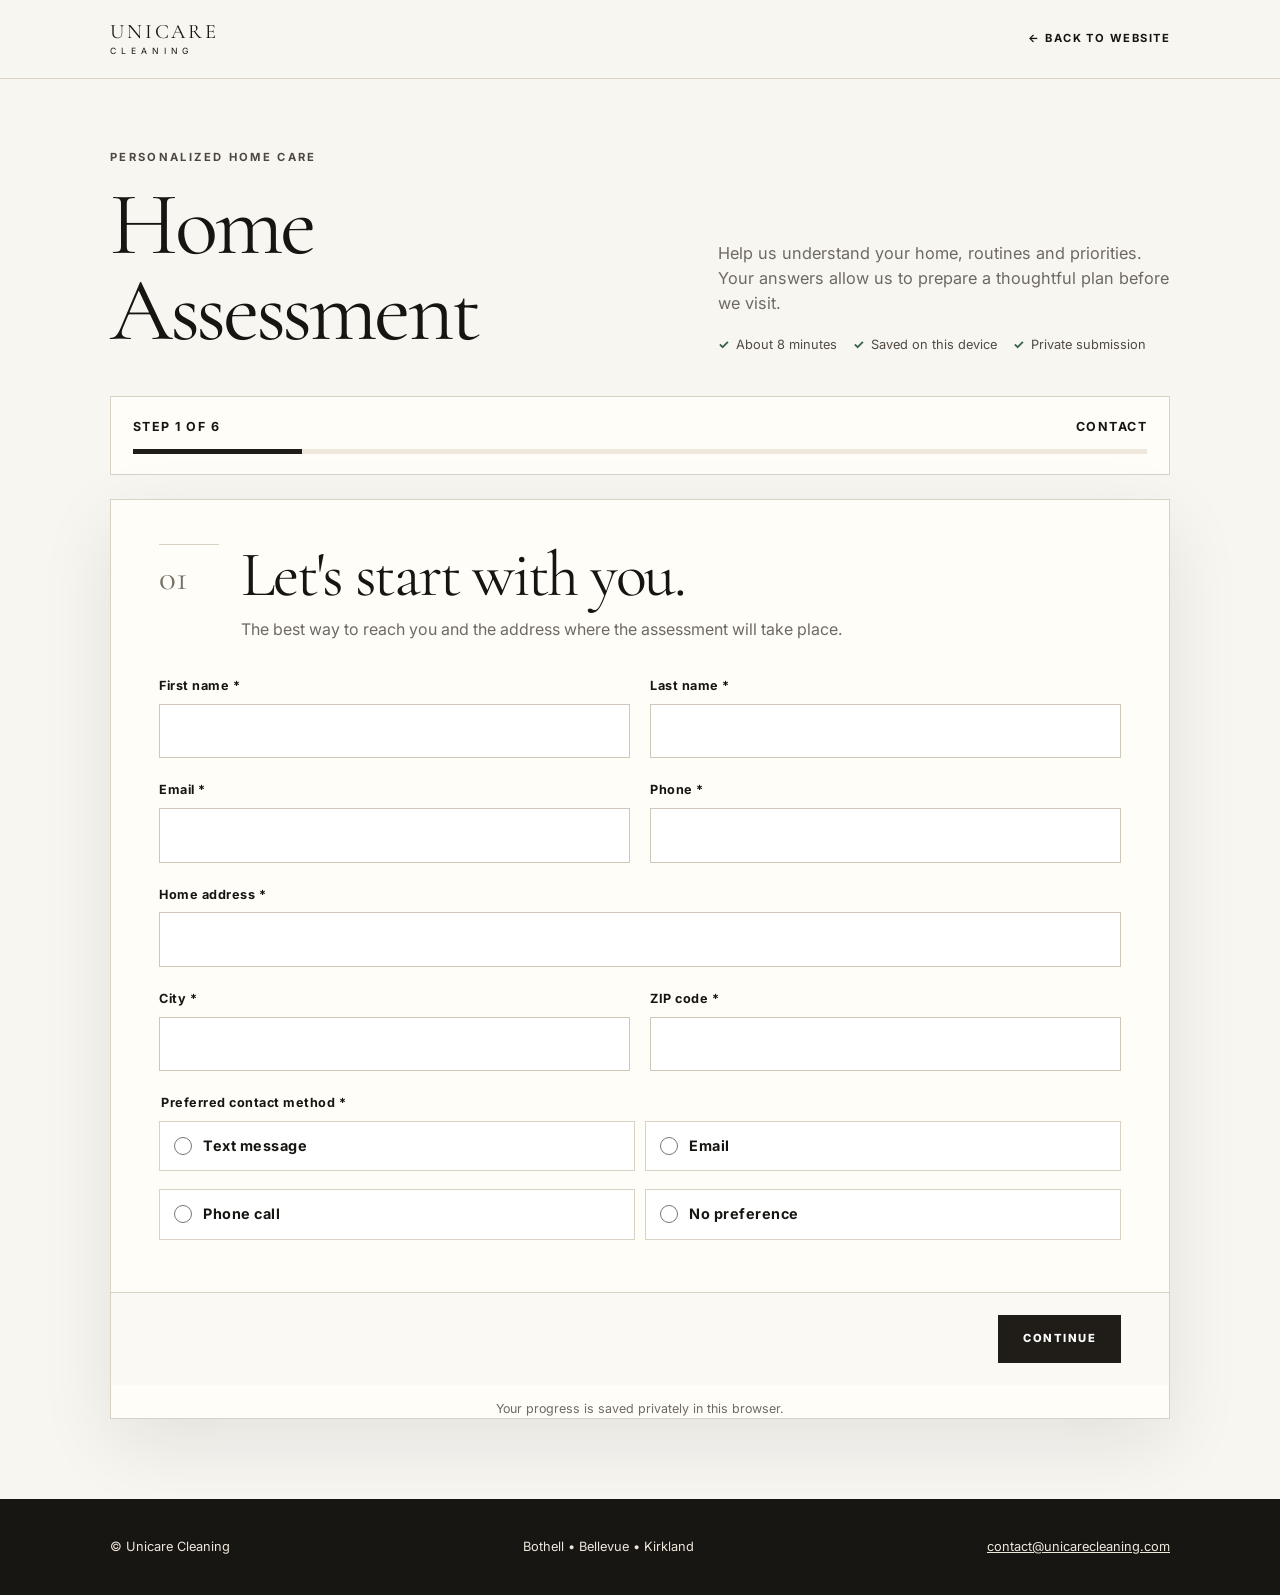
==== assessment.html @ 442c4fab "Add interactive home assessment form" ====
<!doctype html>
<html lang="en">
<head>
  <meta charset="utf-8">
  <meta name="viewport" content="width=device-width,initial-scale=1">
  <title>Home Assessment | Unicare Cleaning</title>
  <meta name="description" content="Tell Unicare Cleaning about your home, routines, materials and sensitivities so we can prepare a thoughtful, personalized home assessment.">
  <meta name="robots" content="index,follow">
  <meta name="theme-color" content="#f8f6f1">
  <link rel="canonical" href="https://unicarecleaning.com/assessment.html">
  <link rel="icon" href="assets/favicon.ico">
  <link rel="preconnect" href="https://fonts.googleapis.com">
  <link rel="preconnect" href="https://fonts.gstatic.com" crossorigin>
  <link href="https://fonts.googleapis.com/css2?family=Cormorant+Garamond:wght@400;500&family=Inter:wght@400;500;600;700&display=swap" rel="stylesheet">
  <style>
    :root{--warm:#f8f6f1;--paper:#fffdf8;--ink:#171511;--muted:#6f6a61;--line:#d9d2c5;--linen:#eee7dc;--dark:#201d19;--success:#365f48;--error:#9b342c;--max:1060px}
    *{box-sizing:border-box}
    html{scroll-behavior:smooth}
    body{margin:0;background:var(--warm);color:var(--ink);font-family:Inter,system-ui,sans-serif;line-height:1.55}
    a{color:inherit}
    button,input,select,textarea{font:inherit}
    .shell{width:min(calc(100% - 36px),var(--max));margin:auto}
    .topbar{border-bottom:1px solid var(--line);background:rgba(248,246,241,.94);position:sticky;top:0;z-index:20;backdrop-filter:blur(12px)}
    .nav{min-height:78px;display:flex;align-items:center;justify-content:space-between;gap:24px}
    .logo{text-decoration:none;font-family:"Cormorant Garamond",Georgia,serif;letter-spacing:.14em;text-transform:uppercase;font-size:1.28rem;line-height:1}
    .logo span{display:block;font-family:Inter,sans-serif;font-size:.54rem;letter-spacing:.57em;margin-top:5px}
    .back{text-decoration:none;text-transform:uppercase;letter-spacing:.13em;font-size:.7rem;font-weight:700}
    .hero{padding:70px 0 42px;display:grid;grid-template-columns:1.1fr .9fr;gap:56px;align-items:end}
    .eyebrow{text-transform:uppercase;letter-spacing:.21em;font-size:.7rem;font-weight:700;color:#4d483f;margin:0 0 16px}
    h1,h2{font-family:"Cormorant Garamond",Georgia,serif;font-weight:400;letter-spacing:-.035em;line-height:.96}
    h1{font-size:clamp(3.4rem,7vw,6.6rem);margin:0}
    .intro{color:var(--muted);font-size:1.02rem;margin:0 0 6px}
    .trust{display:flex;gap:16px;flex-wrap:wrap;margin-top:18px;color:#514b42;font-size:.8rem}
    .trust span:before{content:"✓";margin-right:7px;color:var(--success);font-weight:700}
    .progress-wrap{background:var(--paper);border:1px solid var(--line);padding:20px 22px;margin-bottom:24px}
    .progress-meta{display:flex;justify-content:space-between;gap:16px;font-size:.78rem;text-transform:uppercase;letter-spacing:.12em;font-weight:700;margin-bottom:12px}
    .progress-track{height:5px;background:var(--linen);overflow:hidden}
    .progress-bar{height:100%;width:16.66%;background:var(--dark);transition:width .3s ease}
    .assessment{background:var(--paper);border:1px solid var(--line);box-shadow:0 24px 70px rgba(25,22,18,.09);margin-bottom:80px}
    .step{padding:44px 48px}
    .step[hidden]{display:none}
    .step-head{display:grid;grid-template-columns:60px 1fr;gap:22px;align-items:start;margin-bottom:34px}
    .step-number{font-family:"Cormorant Garamond",Georgia,serif;font-size:2.2rem;color:#777064;border-top:1px solid var(--line);padding-top:6px}
    .step h2{font-size:clamp(2.5rem,5vw,4.4rem);margin:0 0 12px}
    .step-copy{margin:0;color:var(--muted);max-width:680px}
    .grid{display:grid;grid-template-columns:1fr 1fr;gap:22px 20px}
    .span-2{grid-column:1/-1}
    label,.label{display:block;font-size:.79rem;font-weight:700;letter-spacing:.04em;margin-bottom:8px}
    .optional{color:var(--muted);font-weight:400}
    input,select,textarea{width:100%;border:1px solid #cfc7b9;background:#fff;padding:14px 15px;color:var(--ink);border-radius:0;outline:none;transition:border .2s,box-shadow .2s}
    input,select{min-height:52px}
    textarea{min-height:116px;resize:vertical}
    input:focus,select:focus,textarea:focus{border-color:#4f4a42;box-shadow:0 0 0 3px rgba(79,74,66,.11)}
    input:invalid.user-invalid,select:invalid.user-invalid{border-color:var(--error)}
    fieldset{border:0;padding:0;margin:0}
    .choice-grid{display:grid;grid-template-columns:repeat(2,1fr);gap:10px}
    .choice{display:flex;align-items:flex-start;gap:11px;border:1px solid var(--line);background:#fff;padding:13px 14px;min-height:50px;cursor:pointer}
    .choice:hover{border-color:#9f978a}
    .choice input{width:18px;height:18px;min-height:0;margin:2px 0 0;padding:0;accent-color:var(--dark)}
    .choice span{font-size:.9rem}
    .hint{font-size:.78rem;color:var(--muted);margin:7px 0 0}
    .notice{background:var(--linen);border-left:3px solid #8b8275;padding:16px 18px;color:#4d483f;font-size:.87rem}
    .actions{display:flex;justify-content:space-between;gap:14px;border-top:1px solid var(--line);padding:22px 48px;background:#fbf9f4}
    .btn{min-height:48px;padding:0 24px;border:1px solid var(--dark);background:var(--dark);color:#fff;text-transform:uppercase;letter-spacing:.13em;font-size:.7rem;font-weight:800;cursor:pointer}
    .btn:hover{transform:translateY(-1px)}
    .btn-secondary{background:transparent;color:var(--ink);border-color:#9f978a}
    .btn[disabled]{opacity:.55;cursor:wait}
    .save-note{text-align:center;color:var(--muted);font-size:.78rem;margin:14px 0 0}
    .success{padding:70px 48px;text-align:center}
    .success[hidden]{display:none}
    .success-mark{width:64px;height:64px;border-radius:50%;display:grid;place-items:center;margin:0 auto 20px;background:var(--success);color:#fff;font-size:1.6rem}
    .success h2{font-size:clamp(3rem,6vw,5rem);margin:0 0 16px}
    .success p{color:var(--muted);max-width:600px;margin:0 auto 26px}
    .error-box{background:#fff0ee;border:1px solid #dfaaa5;color:#742820;padding:13px 15px;margin-top:18px;font-size:.88rem}
    .error-box[hidden]{display:none}
    footer{background:#181613;color:#eee7dc;padding:38px 0;font-size:.8rem}
    .footer{display:flex;justify-content:space-between;gap:24px;flex-wrap:wrap}
    @media(max-width:760px){
      .hero{grid-template-columns:1fr;padding-top:48px;gap:22px}.grid{grid-template-columns:1fr}.span-2{grid-column:auto}
      .step{padding:32px 22px}.actions{padding:18px 22px}.step-head{grid-template-columns:42px 1fr;gap:12px}
      .choice-grid{grid-template-columns:1fr}.nav{min-height:68px}.back{font-size:.62rem}
    }
  </style>
</head>
<body>
<header class="topbar">
  <div class="shell nav">
    <a class="logo" href="/" aria-label="Unicare Cleaning home">UNICARE <span>Cleaning</span></a>
    <a class="back" href="/">← Back to website</a>
  </div>
</header>

<main class="shell">
  <section class="hero">
    <div>
      <p class="eyebrow">Personalized home care</p>
      <h1>Home Assessment</h1>
    </div>
    <div>
      <p class="intro">Help us understand your home, routines and priorities. Your answers allow us to prepare a thoughtful plan before we visit.</p>
      <div class="trust"><span>About 8 minutes</span><span>Saved on this device</span><span>Private submission</span></div>
    </div>
  </section>

  <div class="progress-wrap" aria-live="polite">
    <div class="progress-meta"><span id="progressLabel">Step 1 of 6</span><span id="progressName">Contact</span></div>
    <div class="progress-track"><div class="progress-bar" id="progressBar"></div></div>
  </div>

  <form class="assessment" id="assessmentForm" action="https://formspree.io/f/xpqkodow" method="POST">
    <input type="hidden" name="_subject" value="New Unicare Home Assessment">
    <input type="hidden" name="form_type" value="Home Assessment">

    <section class="step" data-step="1">
      <div class="step-head">
        <div class="step-number">01</div>
        <div><h2>Let's start with you.</h2><p class="step-copy">The best way to reach you and the address where the assessment will take place.</p></div>
      </div>
      <div class="grid">
        <div><label for="first_name">First name *</label><input id="first_name" name="first_name" autocomplete="given-name" required></div>
        <div><label for="last_name">Last name *</label><input id="last_name" name="last_name" autocomplete="family-name" required></div>
        <div><label for="email">Email *</label><input type="email" id="email" name="email" autocomplete="email" required></div>
        <div><label for="phone">Phone *</label><input type="tel" id="phone" name="phone" autocomplete="tel" required></div>
        <div class="span-2"><label for="address">Home address *</label><input id="address" name="address" autocomplete="street-address" required></div>
        <div><label for="city">City *</label><input id="city" name="city" autocomplete="address-level2" required></div>
        <div><label for="zip">ZIP code *</label><input id="zip" name="zip" autocomplete="postal-code" inputmode="numeric" required></div>
        <fieldset class="span-2">
          <legend class="label">Preferred contact method *</legend>
          <div class="choice-grid">
            <label class="choice"><input type="radio" name="preferred_contact" value="Text" required><span>Text message</span></label>
            <label class="choice"><input type="radio" name="preferred_contact" value="Email"><span>Email</span></label>
            <label class="choice"><input type="radio" name="preferred_contact" value="Phone call"><span>Phone call</span></label>
            <label class="choice"><input type="radio" name="preferred_contact" value="No preference"><span>No preference</span></label>
          </div>
        </fieldset>
      </div>
    </section>

    <section class="step" data-step="2" hidden>
      <div class="step-head">
        <div class="step-number">02</div>
        <div><h2>Tell us about your home.</h2><p class="step-copy">A quick profile helps us estimate time, equipment and the right cleaning approach.</p></div>
      </div>
      <div class="grid">
        <div><label for="home_type">Type of home *</label><select id="home_type" name="home_type" required><option value="">Select one</option><option>Single-family home</option><option>Townhome</option><option>Condo / apartment</option><option>Other</option></select></div>
        <div><label for="square_feet">Approximate square footage *</label><input type="number" id="square_feet" name="square_feet" min="200" max="30000" required></div>
        <div><label for="bedrooms">Bedrooms *</label><input type="number" id="bedrooms" name="bedrooms" min="0" max="30" required></div>
        <div><label for="bathrooms">Bathrooms *</label><input type="number" id="bathrooms" name="bathrooms" min="0" max="30" step=".5" required></div>
        <div><label for="levels">Number of levels *</label><input type="number" id="levels" name="levels" min="1" max="10" required></div>
        <div><label for="occupants">People living in the home *</label><input type="number" id="occupants" name="occupants" min="1" max="30" required></div>
        <fieldset class="span-2">
          <legend class="label">Who shares the home? <span class="optional">Select all that apply</span></legend>
          <div class="choice-grid">
            <label class="choice"><input type="checkbox" name="household[]" value="Adults"><span>Adults</span></label>
            <label class="choice"><input type="checkbox" name="household[]" value="Children"><span>Children</span></label>
            <label class="choice"><input type="checkbox" name="household[]" value="Infants"><span>Infants</span></label>
            <label class="choice"><input type="checkbox" name="household[]" value="Older adults"><span>Older adults</span></label>
            <label class="choice"><input type="checkbox" name="household[]" value="Work from home"><span>Someone works from home</span></label>
            <label class="choice"><input type="checkbox" name="household[]" value="Frequent guests"><span>Frequent guests</span></label>
          </div>
        </fieldset>
        <div><label for="pets">Pets <span class="optional">Optional</span></label><input id="pets" name="pets" placeholder="Type and number of pets"></div>
        <div><label for="last_clean">Last professional cleaning</label><select id="last_clean" name="last_professional_clean"><option value="">Select one</option><option>Within the last month</option><option>1–3 months ago</option><option>3–6 months ago</option><option>More than 6 months ago</option><option>Never</option></select></div>
      </div>
    </section>

    <section class="step" data-step="3" hidden>
      <div class="step-head">
        <div class="step-number">03</div>
        <div><h2>What matters most?</h2><p class="step-copy">There is no judgment here—only information that helps us focus on the areas that will make the biggest difference.</p></div>
      </div>
      <div class="grid">
        <fieldset class="span-2">
          <legend class="label">Your main priorities * <span class="optional">Choose all that apply</span></legend>
          <div class="choice-grid">
            <label class="choice"><input type="checkbox" name="priorities[]" value="Kitchen"><span>Kitchen</span></label>
            <label class="choice"><input type="checkbox" name="priorities[]" value="Bathrooms"><span>Bathrooms</span></label>
            <label class="choice"><input type="checkbox" name="priorities[]" value="Dust and allergens"><span>Dust and allergens</span></label>
            <label class="choice"><input type="checkbox" name="priorities[]" value="Floors"><span>Floors</span></label>
            <label class="choice"><input type="checkbox" name="priorities[]" value="Pet hair and odors"><span>Pet hair and odors</span></label>
            <label class="choice"><input type="checkbox" name="priorities[]" value="Clutter and organization"><span>Clutter and organization</span></label>
            <label class="choice"><input type="checkbox" name="priorities[]" value="High-touch surfaces"><span>High-touch surfaces</span></label>
            <label class="choice"><input type="checkbox" name="priorities[]" value="Whole-home reset"><span>Whole-home reset</span></label>
          </div>
          <p class="hint">Please select at least one priority.</p>
        </fieldset>
        <div><label for="condition">Current overall condition *</label><select id="condition" name="overall_condition" required><option value="">Select one</option><option>Light maintenance needed</option><option>Moderate buildup</option><option>Significant buildup</option><option>Post-move / post-renovation</option><option>Not sure</option></select></div>
        <div><label for="frequency">Preferred service frequency *</label><select id="frequency" name="preferred_frequency" required><option value="">Select one</option><option>One-time assessment only</option><option>One-time deep cleaning</option><option>Weekly</option><option>Every two weeks</option><option>Monthly</option><option>Not sure yet</option></select></div>
        <div class="span-2"><label for="challenges">What feels hardest to maintain right now? *</label><textarea id="challenges" name="biggest_challenges" required></textarea></div>
        <div class="span-2"><label for="success">What would a successful service feel like to you?</label><textarea id="success" name="success_definition"></textarea></div>
      </div>
    </section>

    <section class="step" data-step="4" hidden>
      <div class="step-head">
        <div class="step-number">04</div>
        <div><h2>Materials need different care.</h2><p class="step-copy">Knowing your surfaces helps us protect finishes and choose suitable methods and products.</p></div>
      </div>
      <div class="grid">
        <fieldset class="span-2">
          <legend class="label">Flooring <span class="optional">Select all that apply</span></legend>
          <div class="choice-grid">
            <label class="choice"><input type="checkbox" name="flooring[]" value="Hardwood"><span>Hardwood</span></label>
            <label class="choice"><input type="checkbox" name="flooring[]" value="Laminate or LVP"><span>Laminate / LVP</span></label>
            <label class="choice"><input type="checkbox" name="flooring[]" value="Tile"><span>Tile</span></label>
            <label class="choice"><input type="checkbox" name="flooring[]" value="Natural stone"><span>Natural stone</span></label>
            <label class="choice"><input type="checkbox" name="flooring[]" value="Carpet"><span>Carpet</span></label>
            <label class="choice"><input type="checkbox" name="flooring[]" value="Other"><span>Other / mixed</span></label>
          </div>
        </fieldset>
        <fieldset class="span-2">
          <legend class="label">Special or delicate materials</legend>
          <div class="choice-grid">
            <label class="choice"><input type="checkbox" name="delicate_materials[]" value="Marble or natural stone"><span>Marble / natural stone</span></label>
            <label class="choice"><input type="checkbox" name="delicate_materials[]" value="Stainless steel"><span>Stainless steel</span></label>
            <label class="choice"><input type="checkbox" name="delicate_materials[]" value="Quartz or granite"><span>Quartz / granite</span></label>
            <label class="choice"><input type="checkbox" name="delicate_materials[]" value="Antiques or fine furniture"><span>Antiques / fine furniture</span></label>
            <label class="choice"><input type="checkbox" name="delicate_materials[]" value="Specialty fixtures"><span>Specialty fixtures</span></label>
            <label class="choice"><input type="checkbox" name="delicate_materials[]" value="Unknown"><span>Not sure</span></label>
          </div>
        </fieldset>
        <div class="span-2"><label for="special_surfaces">Surfaces, finishes or belongings needing special care</label><textarea id="special_surfaces" name="special_surfaces" placeholder="Examples: unsealed stone, vintage furniture, artwork, specialty appliances"></textarea></div>
        <div class="span-2"><label for="avoid_areas">Rooms or items we should not clean</label><textarea id="avoid_areas" name="avoid_areas"></textarea></div>
      </div>
    </section>

    <section class="step" data-step="5" hidden>
      <div class="step-head">
        <div class="step-number">05</div>
        <div><h2>Health, sensitivities and products.</h2><p class="step-copy">These details help us reduce unnecessary exposure and prepare a safer plan for everyone in the home.</p></div>
      </div>
      <div class="grid">
        <fieldset class="span-2">
          <legend class="label">Does anyone in the home experience any of the following?</legend>
          <div class="choice-grid">
            <label class="choice"><input type="checkbox" name="sensitivities[]" value="Asthma"><span>Asthma</span></label>
            <label class="choice"><input type="checkbox" name="sensitivities[]" value="Allergies"><span>Allergies</span></label>
            <label class="choice"><input type="checkbox" name="sensitivities[]" value="Fragrance sensitivity"><span>Fragrance sensitivity</span></label>
            <label class="choice"><input type="checkbox" name="sensitivities[]" value="Skin sensitivity"><span>Skin sensitivity</span></label>
            <label class="choice"><input type="checkbox" name="sensitivities[]" value="Chemical sensitivity"><span>Chemical sensitivity</span></label>
            <label class="choice"><input type="checkbox" name="sensitivities[]" value="None known"><span>None known</span></label>
          </div>
        </fieldset>
        <div><label for="fragrance">Fragrance preference *</label><select id="fragrance" name="fragrance_preference" required><option value="">Select one</option><option>Fragrance-free only</option><option>Light fragrance is okay</option><option>No preference</option><option>Not sure</option></select></div>
        <div><label for="product_pref">Product preference *</label><select id="product_pref" name="product_preference" required><option value="">Select one</option><option>Unicare provides products</option><option>Use my products</option><option>Combination / discuss first</option><option>No preference</option></select></div>
        <div class="span-2"><label for="health_details">Allergies, sensitivities or medical considerations <span class="optional">Share only what is relevant</span></label><textarea id="health_details" name="health_details"></textarea></div>
        <div class="span-2"><label for="products">Products you prefer, currently use or want us to avoid</label><textarea id="products" name="product_notes"></textarea></div>
        <div class="span-2 notice">Please keep prescription and personal medical details private. We only need practical information that affects product or service choices.</div>
      </div>
    </section>

    <section class="step" data-step="6" hidden>
      <div class="step-head">
        <div class="step-number">06</div>
        <div><h2>Visit details.</h2><p class="step-copy">A few final logistics help us arrive prepared and respect your household routines.</p></div>
      </div>
      <div class="grid">
        <div><label for="preferred_days">Preferred days</label><input id="preferred_days" name="preferred_days" placeholder="Example: Tuesday or Thursday"></div>
        <div><label for="preferred_time">Preferred time</label><select id="preferred_time" name="preferred_time"><option value="">Select one</option><option>Morning</option><option>Afternoon</option><option>Flexible</option></select></div>
        <fieldset class="span-2">
          <legend class="label">Access and parking <span class="optional">Select all that apply</span></legend>
          <div class="choice-grid">
            <label class="choice"><input type="checkbox" name="access[]" value="Street parking"><span>Street parking</span></label>
            <label class="choice"><input type="checkbox" name="access[]" value="Driveway parking"><span>Driveway parking</span></label>
            <label class="choice"><input type="checkbox" name="access[]" value="Gate or building access"><span>Gate / building access</span></label>
            <label class="choice"><input type="checkbox" name="access[]" value="Stairs"><span>Stairs</span></label>
            <label class="choice"><input type="checkbox" name="access[]" value="Alarm system"><span>Alarm system</span></label>
            <label class="choice"><input type="checkbox" name="access[]" value="Shoe-free home"><span>Shoe-free home</span></label>
          </div>
        </fieldset>
        <div class="span-2"><label for="access_notes">Access instructions or household routines</label><textarea id="access_notes" name="access_notes" placeholder="Please do not include alarm codes or door codes here. We will arrange secure access separately."></textarea></div>
        <div class="span-2"><label for="additional_notes">Anything else you would like us to understand?</label><textarea id="additional_notes" name="additional_notes"></textarea></div>
        <fieldset class="span-2">
          <legend class="label">Confirmation *</legend>
          <label class="choice"><input type="checkbox" name="consent" value="Confirmed" required><span>I confirm that this information is accurate and may be used by Unicare Cleaning to contact me and prepare a service recommendation.</span></label>
        </fieldset>
        <div class="span-2 notice">Submitting this assessment does not confirm an appointment or final price. Unicare Cleaning will review your answers and contact you about next steps.</div>
      </div>
      <div id="formError" class="error-box" role="alert" hidden></div>
    </section>

    <div class="actions" id="formActions">
      <button class="btn btn-secondary" type="button" id="backBtn" hidden>Back</button>
      <span></span>
      <button class="btn" type="button" id="nextBtn">Continue</button>
      <button class="btn" type="submit" id="submitBtn" hidden>Submit assessment</button>
    </div>
    <p class="save-note" id="saveNote">Your progress is saved privately in this browser.</p>

    <section class="success" id="successMessage" hidden>
      <div class="success-mark">✓</div>
      <h2>Thank you.</h2>
      <p>Your home assessment has been sent to Unicare Cleaning. We will review your answers and contact you about the next step.</p>
      <a class="btn" href="/">Return to website</a>
    </section>
  </form>
</main>

<footer>
  <div class="shell footer">
    <div>© Unicare Cleaning</div>
    <div>Bothell • Bellevue • Kirkland</div>
    <div><a href="mailto:contact@unicarecleaning.com">contact@unicarecleaning.com</a></div>
  </div>
</footer>

<script>
(function(){
  var form=document.getElementById('assessmentForm');
  var steps=Array.from(document.querySelectorAll('.step'));
  var next=document.getElementById('nextBtn');
  var back=document.getElementById('backBtn');
  var submit=document.getElementById('submitBtn');
  var actions=document.getElementById('formActions');
  var saveNote=document.getElementById('saveNote');
  var errorBox=document.getElementById('formError');
  var success=document.getElementById('successMessage');
  var names=['Contact','Your home','Priorities','Materials','Health & products','Visit details'];
  var current=0;
  var storageKey='unicare-home-assessment-draft-v1';

  function showStep(index){
    current=index;
    steps.forEach(function(step,i){step.hidden=i!==current;});
    back.hidden=current===0;
    next.hidden=current===steps.length-1;
    submit.hidden=current!==steps.length-1;
    document.getElementById('progressLabel').textContent='Step '+(current+1)+' of '+steps.length;
    document.getElementById('progressName').textContent=names[current];
    document.getElementById('progressBar').style.width=((current+1)/steps.length*100)+'%';
    errorBox.hidden=true;
    window.scrollTo({top:Math.max(0,document.querySelector('.progress-wrap').offsetTop-92),behavior:'smooth'});
  }

  function validateStep(){
    var fields=Array.from(steps[current].querySelectorAll('input,select,textarea'));
    var valid=true;
    fields.forEach(function(field){
      field.classList.remove('user-invalid');
      if(!field.checkValidity()){field.classList.add('user-invalid');valid=false;}
    });
    if(current===2 && !steps[current].querySelector('input[name="priorities[]"]:checked')){
      valid=false;
      errorBox.textContent='Please choose at least one main priority.';
      errorBox.hidden=false;
    }
    if(!valid && errorBox.hidden){
      errorBox.textContent='Please complete the required fields before continuing.';
      errorBox.hidden=false;
    }
    var first=steps[current].querySelector('.user-invalid');
    if(first) first.focus();
    return valid;
  }

  function saveDraft(){
    var data={};
    new FormData(form).forEach(function(value,key){
      if(key==='_subject'||key==='form_type')return;
      if(Object.prototype.hasOwnProperty.call(data,key)){
        if(!Array.isArray(data[key]))data[key]=[data[key]];
        data[key].push(value);
      }else data[key]=value;
    });
    try{localStorage.setItem(storageKey,JSON.stringify(data));saveNote.textContent='Progress saved on this device.';}catch(e){}
  }

  function restoreDraft(){
    try{
      var raw=localStorage.getItem(storageKey);
      if(!raw)return;
      var data=JSON.parse(raw);
      Object.keys(data).forEach(function(name){
        var values=Array.isArray(data[name])?data[name]:[data[name]];
        var fields=form.querySelectorAll('[name="'+CSS.escape(name)+'"]');
        fields.forEach(function(field){
          if(field.type==='checkbox'||field.type==='radio')field.checked=values.indexOf(field.value)!==-1;
          else field.value=values[0]||'';
        });
      });
    }catch(e){}
  }

  next.addEventListener('click',function(){if(validateStep()){saveDraft();showStep(current+1);}});
  back.addEventListener('click',function(){saveDraft();showStep(current-1);});
  form.addEventListener('input',function(){window.clearTimeout(form._saveTimer);form._saveTimer=window.setTimeout(saveDraft,350);});

  form.addEventListener('submit',async function(event){
    event.preventDefault();
    if(!validateStep())return;
    submit.disabled=true;
    submit.textContent='Sending…';
    errorBox.hidden=true;
    try{
      var response=await fetch(form.action,{method:'POST',body:new FormData(form),headers:{Accept:'application/json'}});
      if(!response.ok)throw new Error('Submission failed');
      localStorage.removeItem(storageKey);
      steps.forEach(function(step){step.hidden=true;});
      actions.hidden=true;
      saveNote.hidden=true;
      document.querySelector('.progress-wrap').hidden=true;
      success.hidden=false;
      success.scrollIntoView({behavior:'smooth',block:'center'});
    }catch(error){
      errorBox.textContent='We could not send the assessment. Please try again or email contact@unicarecleaning.com.';
      errorBox.hidden=false;
      submit.disabled=false;
      submit.textContent='Submit assessment';
    }
  });

  restoreDraft();
  showStep(0);
})();
</script>
</body>
</html>
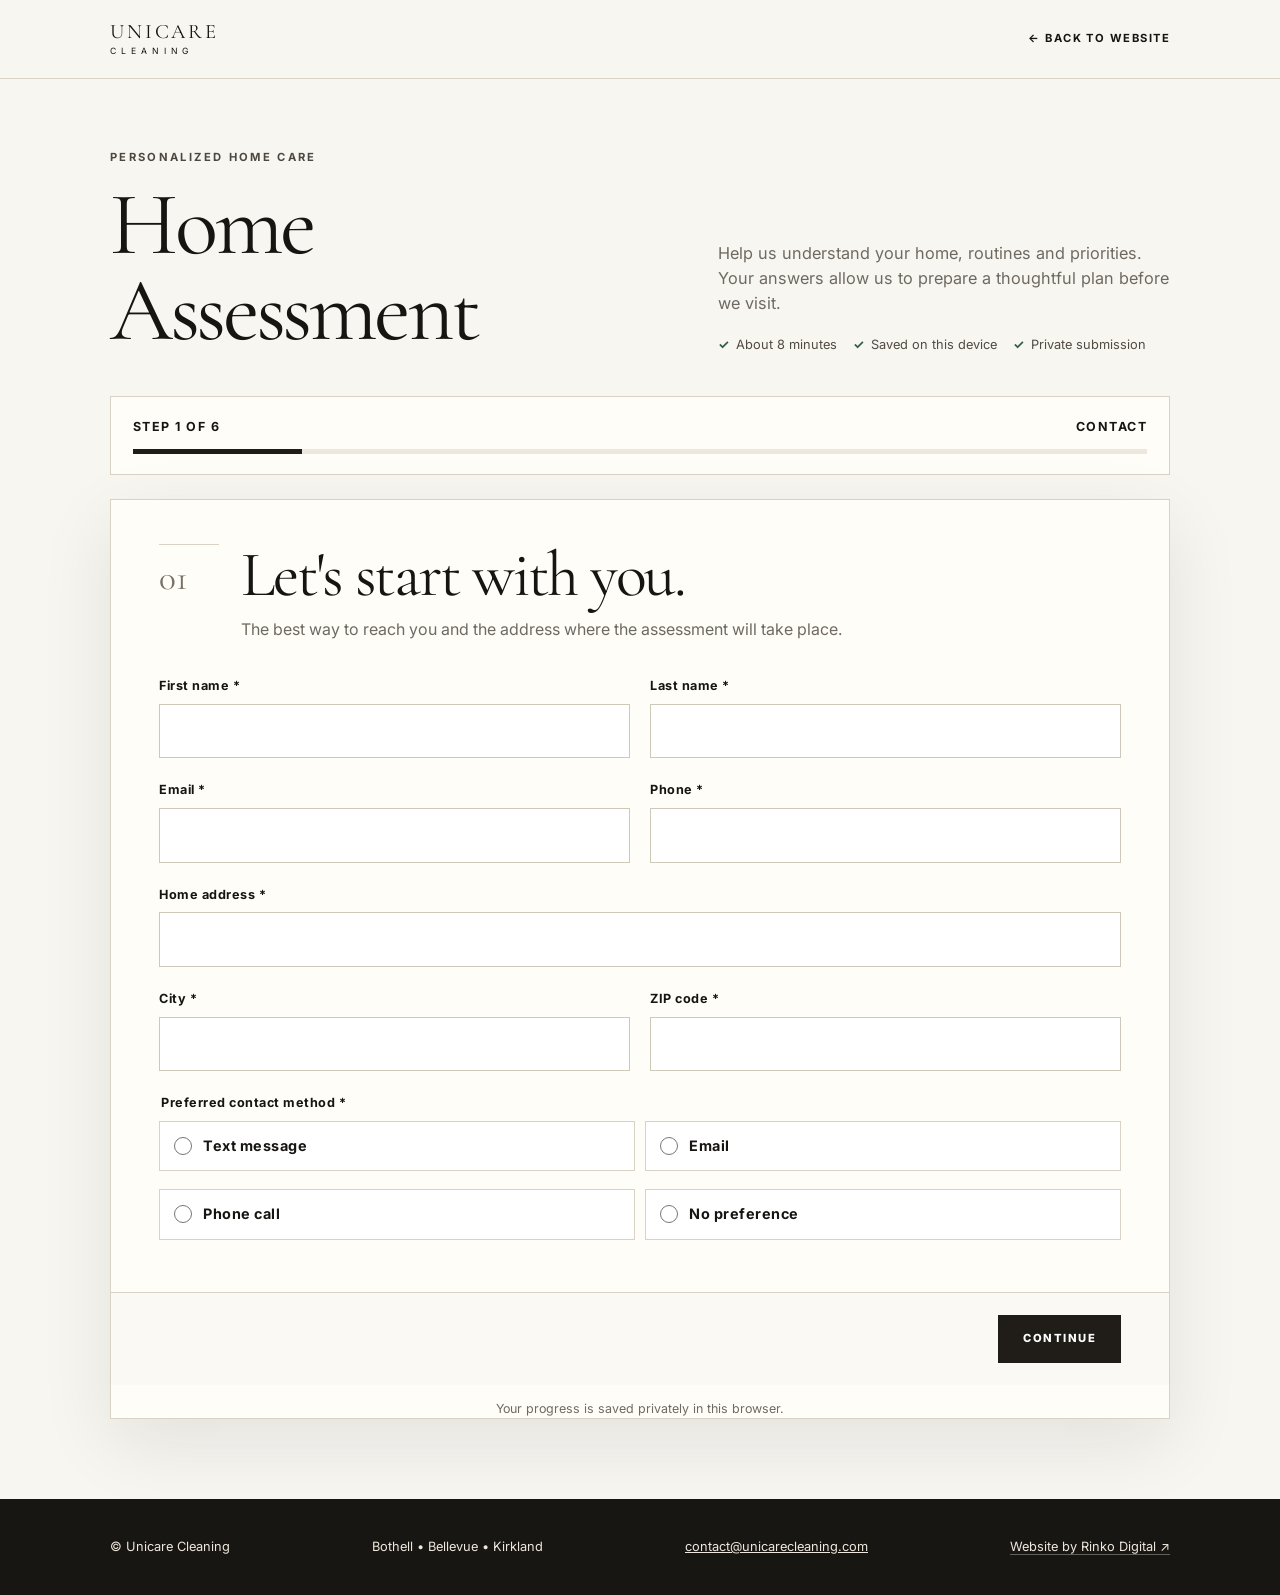
==== commit d446d20b: "Connect Brevo forms and refresh site" ====
--- a/assessment.html
+++ b/assessment.html
@@ -5,10 +5,29 @@
   <meta name="viewport" content="width=device-width,initial-scale=1">
   <title>Home Assessment | Unicare Cleaning</title>
   <meta name="description" content="Tell Unicare Cleaning about your home, routines, materials and sensitivities so we can prepare a thoughtful, personalized home assessment.">
-  <meta name="robots" content="index,follow">
+  <meta name="robots" content="index,follow,max-image-preview:large,max-snippet:-1">
+  <meta name="author" content="Unicare Cleaning">
   <meta name="theme-color" content="#f8f6f1">
   <link rel="canonical" href="https://unicarecleaning.com/assessment.html">
-  <link rel="icon" href="assets/favicon.ico">
+  <link rel="alternate" hreflang="en-US" href="https://unicarecleaning.com/assessment.html">
+  <link rel="icon" href="assets/favicon.svg" type="image/svg+xml">
+  <link rel="icon" href="assets/favicon-32x32.png" sizes="32x32" type="image/png">
+  <link rel="icon" href="assets/favicon-16x16.png" sizes="16x16" type="image/png">
+  <link rel="shortcut icon" href="favicon.ico">
+  <link rel="apple-touch-icon" href="assets/apple-touch-icon.png" sizes="180x180">
+  <link rel="manifest" href="assets/site.webmanifest">
+  <meta property="og:type" content="website">
+  <meta property="og:locale" content="en_US">
+  <meta property="og:site_name" content="Unicare Cleaning">
+  <meta property="og:title" content="Personalized Home Assessment | Unicare Cleaning">
+  <meta property="og:description" content="Tell us about your home, routines, materials and priorities so Unicare Cleaning can prepare a thoughtful service recommendation.">
+  <meta property="og:url" content="https://unicarecleaning.com/assessment.html">
+  <meta property="og:image" content="https://unicarecleaning.com/assets/img2.jpg">
+  <meta property="og:image:alt" content="Thoughtfully arranged home-care essentials in a sunlit space">
+  <meta name="twitter:card" content="summary_large_image">
+  <meta name="twitter:title" content="Personalized Home Assessment | Unicare Cleaning">
+  <meta name="twitter:description" content="A detailed first step toward thoughtful, personalized home care.">
+  <meta name="twitter:image" content="https://unicarecleaning.com/assets/img2.jpg">
   <link rel="preconnect" href="https://fonts.googleapis.com">
   <link rel="preconnect" href="https://fonts.gstatic.com" crossorigin>
   <link href="https://fonts.googleapis.com/css2?family=Cormorant+Garamond:wght@400;500&family=Inter:wght@400;500;600;700&display=swap" rel="stylesheet">
@@ -18,6 +37,9 @@
     html{scroll-behavior:smooth}
     body{margin:0;background:var(--warm);color:var(--ink);font-family:Inter,system-ui,sans-serif;line-height:1.55}
     a{color:inherit}
+    :focus-visible{outline:2px solid #9b8768;outline-offset:4px}
+    .skip-link{position:fixed;top:10px;left:10px;z-index:100;background:#fff;padding:11px 16px;transform:translateY(-150%);transition:transform .2s;text-decoration:none;font-weight:700}
+    .skip-link:focus{transform:none}
     button,input,select,textarea{font:inherit}
     .shell{width:min(calc(100% - 36px),var(--max));margin:auto}
     .topbar{border-bottom:1px solid var(--line);background:rgba(248,246,241,.94);position:sticky;top:0;z-index:20;backdrop-filter:blur(12px)}
@@ -73,16 +95,32 @@
     .success p{color:var(--muted);max-width:600px;margin:0 auto 26px}
     .error-box{background:#fff0ee;border:1px solid #dfaaa5;color:#742820;padding:13px 15px;margin-top:18px;font-size:.88rem}
     .error-box[hidden]{display:none}
+    .honeypot{position:absolute!important;left:-10000px!important;width:1px!important;height:1px!important;overflow:hidden!important}
     footer{background:#181613;color:#eee7dc;padding:38px 0;font-size:.8rem}
     .footer{display:flex;justify-content:space-between;gap:24px;flex-wrap:wrap}
+    .rinko-credit{color:#eee7dc;text-decoration:none;border-bottom:1px solid rgba(238,231,220,.35)}
     @media(max-width:760px){
       .hero{grid-template-columns:1fr;padding-top:48px;gap:22px}.grid{grid-template-columns:1fr}.span-2{grid-column:auto}
       .step{padding:32px 22px}.actions{padding:18px 22px}.step-head{grid-template-columns:42px 1fr;gap:12px}
       .choice-grid{grid-template-columns:1fr}.nav{min-height:68px}.back{font-size:.62rem}
     }
   </style>
+  <script type="application/ld+json">
+  {
+    "@context":"https://schema.org",
+    "@type":"WebPage",
+    "@id":"https://unicarecleaning.com/assessment.html#webpage",
+    "url":"https://unicarecleaning.com/assessment.html",
+    "name":"Home Assessment | Unicare Cleaning",
+    "description":"A personalized home assessment covering household routines, priorities, materials and sensitivities.",
+    "isPartOf":{"@id":"https://unicarecleaning.com/#website"},
+    "about":{"@id":"https://unicarecleaning.com/#business"},
+    "inLanguage":"en-US"
+  }
+  </script>
 </head>
 <body>
+<a class="skip-link" href="#assessment-content">Skip to assessment</a>
 <header class="topbar">
   <div class="shell nav">
     <a class="logo" href="/" aria-label="Unicare Cleaning home">UNICARE <span>Cleaning</span></a>
@@ -90,7 +128,7 @@
   </div>
 </header>
 
-<main class="shell">
+<main class="shell" id="assessment-content">
   <section class="hero">
     <div>
       <p class="eyebrow">Personalized home care</p>
@@ -107,9 +145,9 @@
     <div class="progress-track"><div class="progress-bar" id="progressBar"></div></div>
   </div>
 
-  <form class="assessment" id="assessmentForm" action="https://formspree.io/f/xpqkodow" method="POST">
-    <input type="hidden" name="_subject" value="New Unicare Home Assessment">
-    <input type="hidden" name="form_type" value="Home Assessment">
+  <form class="assessment" id="assessmentForm" action="/api/brevo-submit" method="POST">
+    <input type="hidden" name="form_type" value="assessment">
+    <div class="honeypot" aria-hidden="true"><label for="assessment-website">Website</label><input id="assessment-website" name="_website" tabindex="-1" autocomplete="off"></div>
 
     <section class="step" data-step="1">
       <div class="step-head">
@@ -276,9 +314,9 @@
         </fieldset>
         <div class="span-2 notice">Submitting this assessment does not confirm an appointment or final price. Unicare Cleaning will review your answers and contact you about next steps.</div>
       </div>
-      <div id="formError" class="error-box" role="alert" hidden></div>
-    </section>
-
+    </section>
+
+    <div id="formError" class="error-box" role="alert" hidden style="margin:0 48px 22px"></div>
     <div class="actions" id="formActions">
       <button class="btn btn-secondary" type="button" id="backBtn" hidden>Back</button>
       <span></span>
@@ -301,6 +339,7 @@
     <div>© Unicare Cleaning</div>
     <div>Bothell • Bellevue • Kirkland</div>
     <div><a href="mailto:contact@unicarecleaning.com">contact@unicarecleaning.com</a></div>
+    <div><a class="rinko-credit" href="https://rinkodigital.com/" target="_blank" rel="noopener">Website by Rinko Digital ↗</a></div>
   </div>
 </footer>
 
@@ -319,7 +358,7 @@
   var current=0;
   var storageKey='unicare-home-assessment-draft-v1';
 
-  function showStep(index){
+  function showStep(index,shouldScroll){
     current=index;
     steps.forEach(function(step,i){step.hidden=i!==current;});
     back.hidden=current===0;
@@ -329,7 +368,9 @@
     document.getElementById('progressName').textContent=names[current];
     document.getElementById('progressBar').style.width=((current+1)/steps.length*100)+'%';
     errorBox.hidden=true;
-    window.scrollTo({top:Math.max(0,document.querySelector('.progress-wrap').offsetTop-92),behavior:'smooth'});
+    if(shouldScroll!==false){
+      window.scrollTo({top:Math.max(0,document.querySelector('.progress-wrap').offsetTop-92),behavior:'smooth'});
+    }
   }
 
   function validateStep(){
@@ -353,15 +394,21 @@
     return valid;
   }
 
-  function saveDraft(){
+  function formFields(){
     var data={};
     new FormData(form).forEach(function(value,key){
-      if(key==='_subject'||key==='form_type')return;
       if(Object.prototype.hasOwnProperty.call(data,key)){
         if(!Array.isArray(data[key]))data[key]=[data[key]];
         data[key].push(value);
       }else data[key]=value;
     });
+    return data;
+  }
+
+  function saveDraft(){
+    var data=formFields();
+    delete data.form_type;
+    delete data._website;
     try{localStorage.setItem(storageKey,JSON.stringify(data));saveNote.textContent='Progress saved on this device.';}catch(e){}
   }
 
@@ -381,8 +428,8 @@
     }catch(e){}
   }
 
-  next.addEventListener('click',function(){if(validateStep()){saveDraft();showStep(current+1);}});
-  back.addEventListener('click',function(){saveDraft();showStep(current-1);});
+  next.addEventListener('click',function(){if(validateStep()){saveDraft();showStep(current+1,true);}});
+  back.addEventListener('click',function(){saveDraft();showStep(current-1,true);});
   form.addEventListener('input',function(){window.clearTimeout(form._saveTimer);form._saveTimer=window.setTimeout(saveDraft,350);});
 
   form.addEventListener('submit',async function(event){
@@ -392,8 +439,13 @@
     submit.textContent='Sending…';
     errorBox.hidden=true;
     try{
-      var response=await fetch(form.action,{method:'POST',body:new FormData(form),headers:{Accept:'application/json'}});
-      if(!response.ok)throw new Error('Submission failed');
+      var response=await fetch(form.action,{
+        method:'POST',
+        body:JSON.stringify({formType:'assessment',fields:formFields()}),
+        headers:{'Content-Type':'application/json',Accept:'application/json'}
+      });
+      var result=await response.json().catch(function(){return {};});
+      if(!response.ok)throw new Error(result.message||'Submission failed');
       localStorage.removeItem(storageKey);
       steps.forEach(function(step){step.hidden=true;});
       actions.hidden=true;
@@ -402,7 +454,7 @@
       success.hidden=false;
       success.scrollIntoView({behavior:'smooth',block:'center'});
     }catch(error){
-      errorBox.textContent='We could not send the assessment. Please try again or email contact@unicarecleaning.com.';
+      errorBox.textContent=error.message||'We could not send the assessment. Please try again in a moment.';
       errorBox.hidden=false;
       submit.disabled=false;
       submit.textContent='Submit assessment';
@@ -410,7 +462,7 @@
   });
 
   restoreDraft();
-  showStep(0);
+  showStep(0,false);
 })();
 </script>
 </body>
